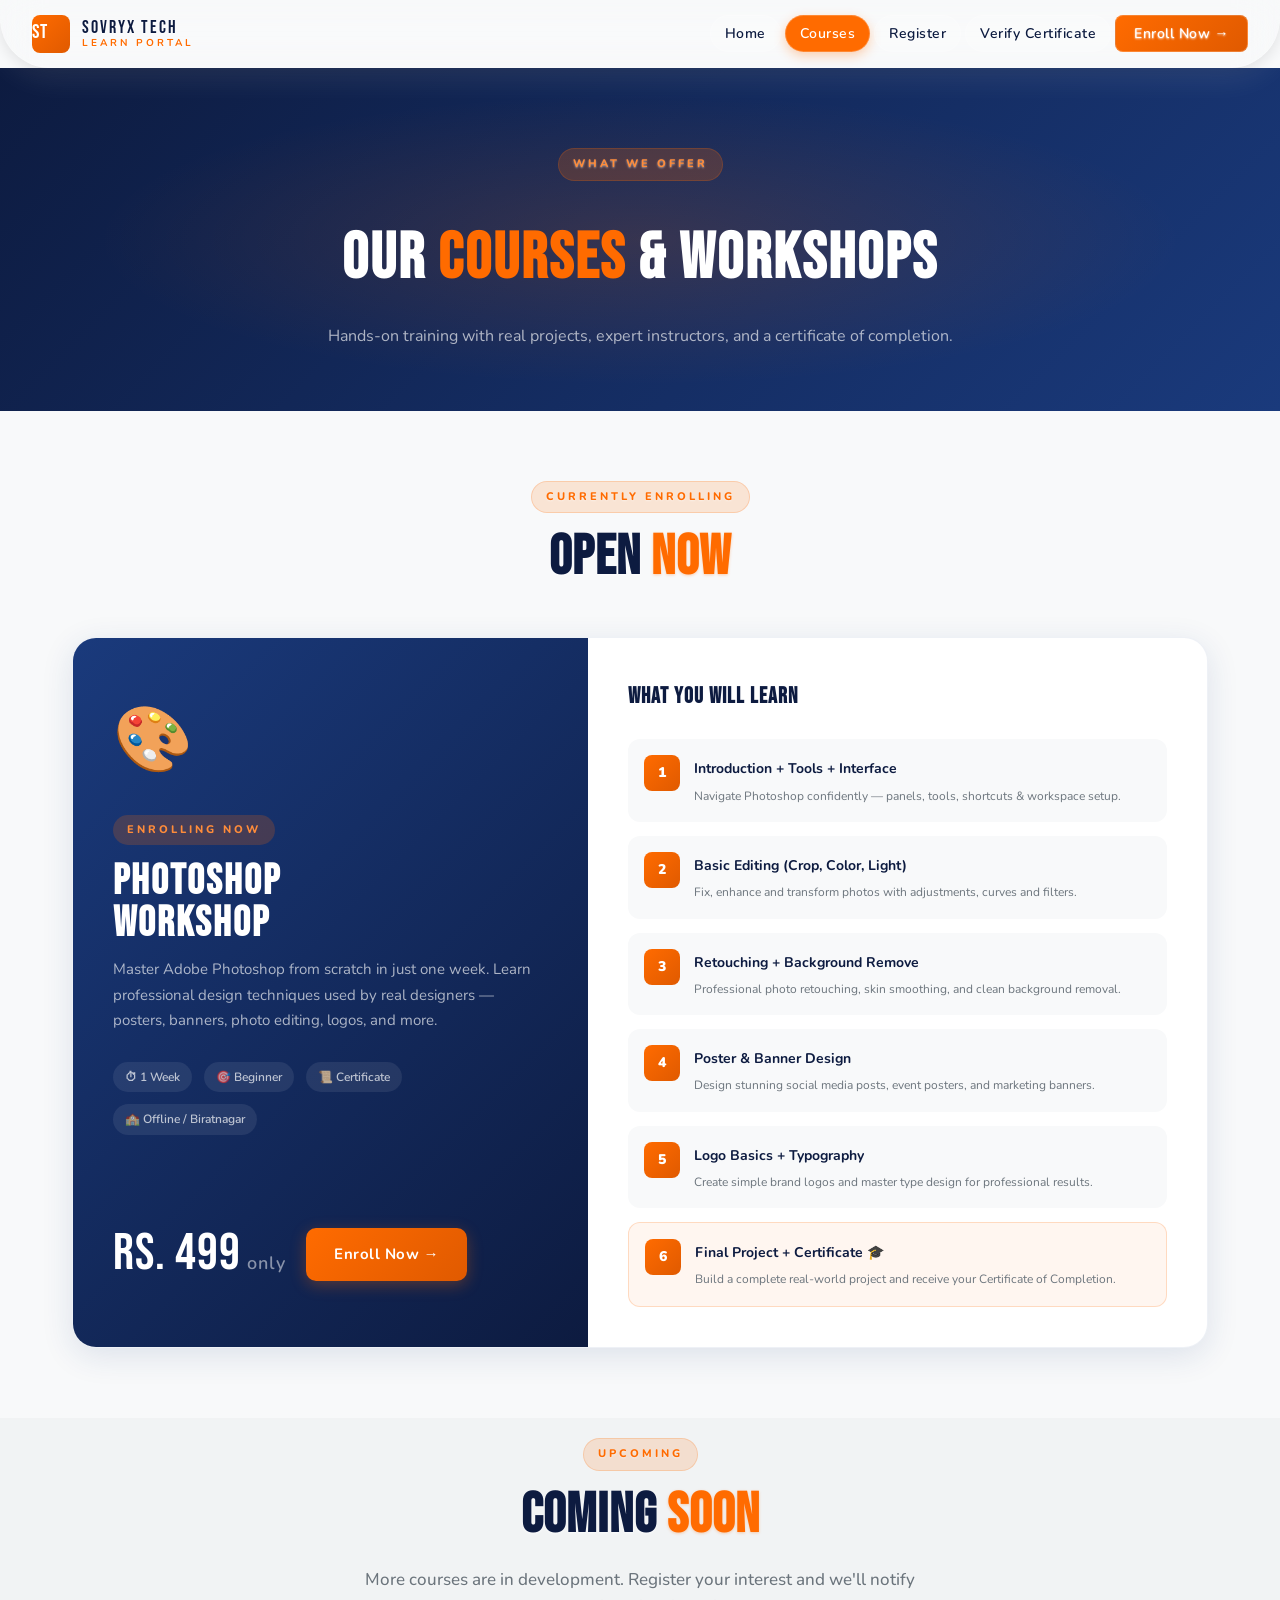
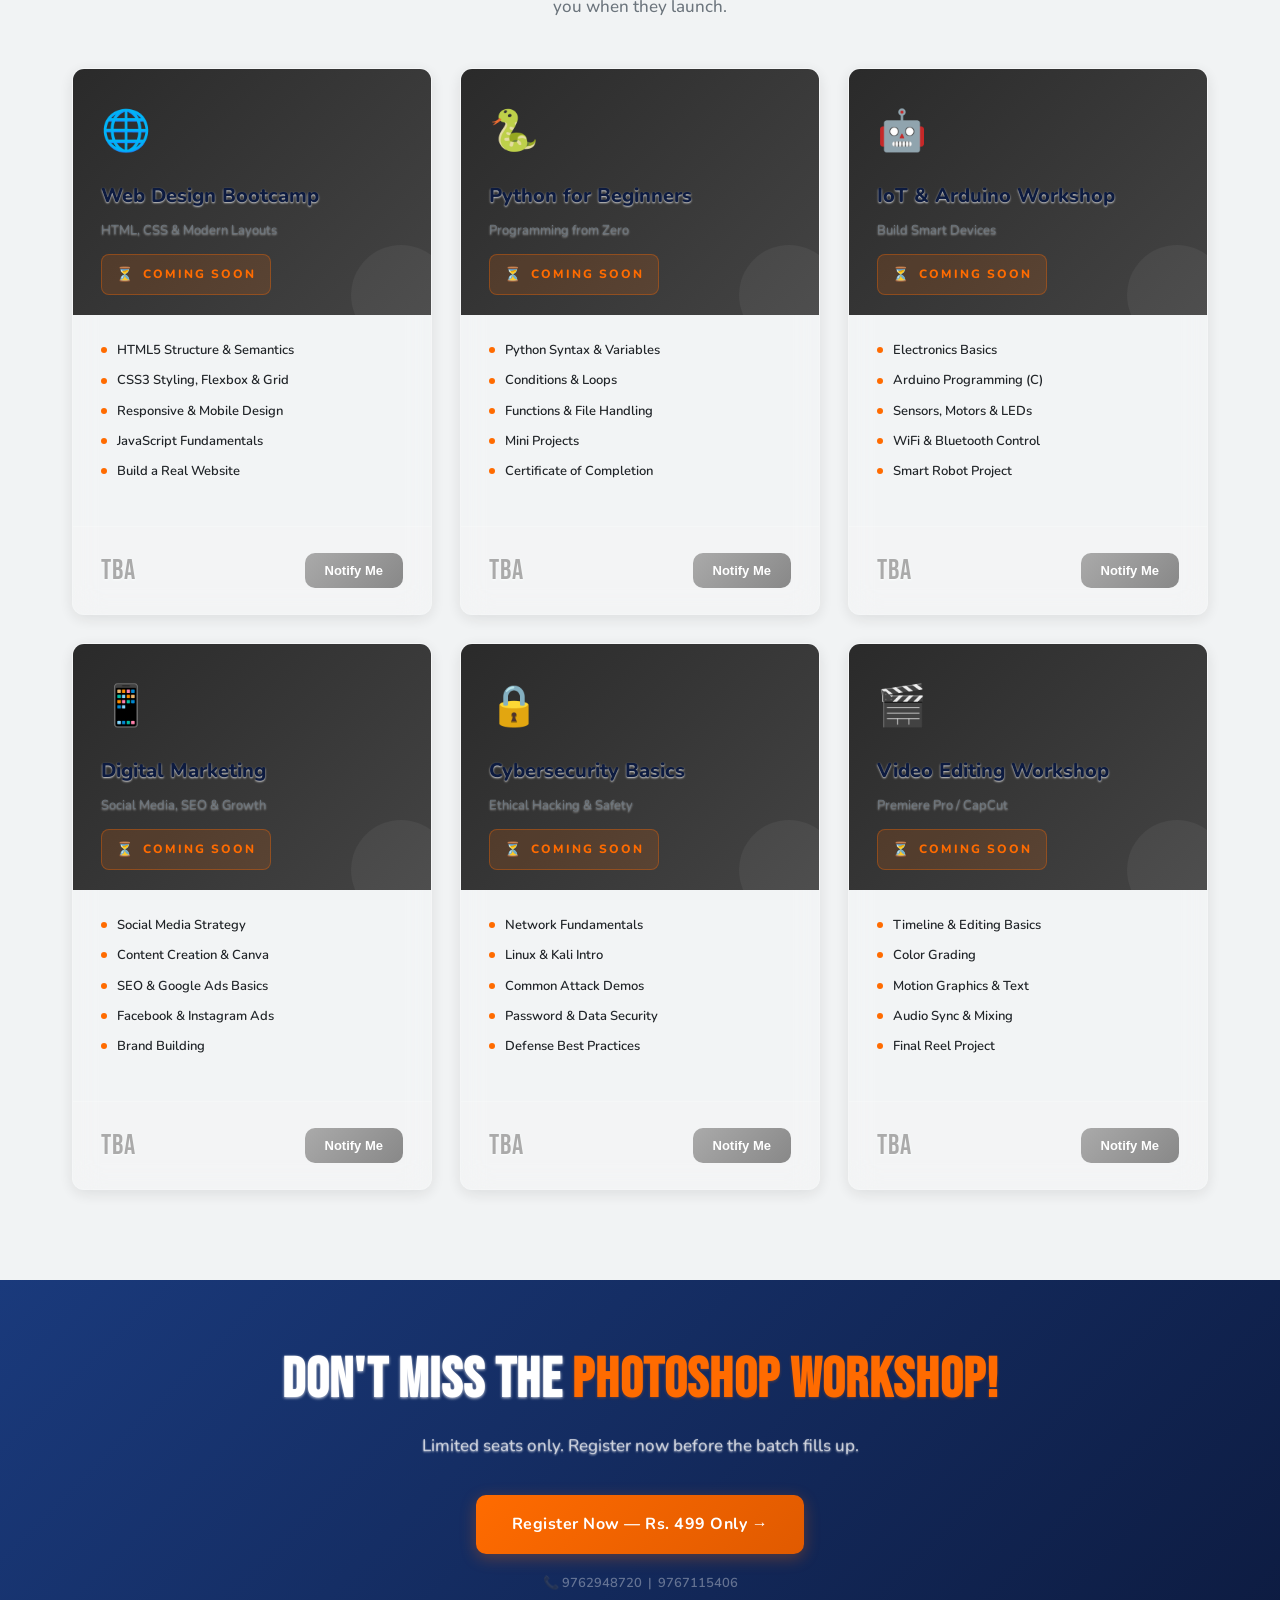
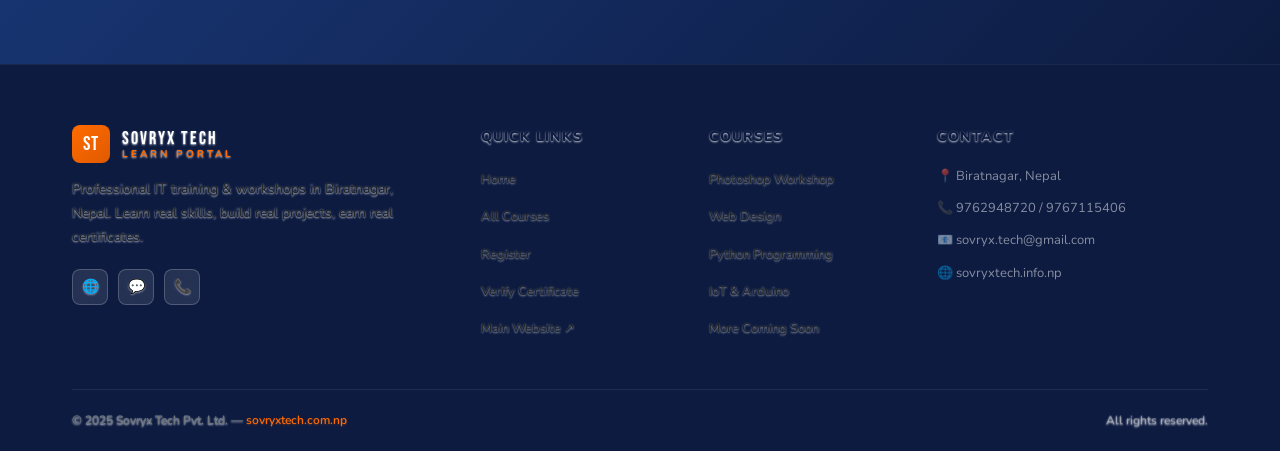
==== courses.html @ 4ebaeac7 "main" ====
<!DOCTYPE html>
<html lang="en">
<head>
  <meta charset="UTF-8" />
  <meta name="viewport" content="width=device-width, initial-scale=1.0"/>
  <title>Courses & Workshops — Sovryx Tech Learn</title>
  <meta name="description" content="Browse all IT courses and workshops offered by Sovryx Tech in Biratnagar, Nepal."/>
  <link rel="stylesheet" href="style.css"/>
  <link rel="preconnect" href="https://fonts.googleapis.com"/>
</head>
<body>

  <div id="navContainer"></div>

  <div class="page-content">

    <!-- PAGE HERO -->
    <div class="page-hero">
      <div class="container" style="position:relative;z-index:1;">
        <span class="section-label" style="background:rgba(255,107,0,0.2);color:#FF8C3A;">What We Offer</span>
        <h1 class="page-hero-title" style="font-family:'Bebas Neue',cursive;font-size:clamp(40px,6vw,64px);color:white;letter-spacing:2px;margin-top:10px;">Our <span style="color:var(--orange);">Courses</span> & Workshops</h1>
        <p style="color:rgba(255,255,255,0.65);font-size:16px;margin-top:10px;position:relative;">Hands-on training with real projects, expert instructors, and a certificate of completion.</p>
      </div>
    </div>

    <!-- ACTIVE COURSE SPOTLIGHT -->
    <section style="padding:70px 0;">
      <div class="container">
        <div class="text-center reveal">
          <span class="section-label">Currently Enrolling</span>
          <h2 class="section-title">Open <span>Now</span></h2>
        </div>

        <!-- Photoshop Featured -->
        <div class="reveal" style="margin-top:48px;background:white;border-radius:24px;overflow:hidden;box-shadow:var(--shadow);display:grid;grid-template-columns:1fr 1.2fr;border:1px solid rgba(26,58,124,0.07);">
          <div style="background:linear-gradient(135deg,var(--blue),var(--dark));padding:48px 40px;display:flex;flex-direction:column;justify-content:space-between;">
            <div>
              <div style="font-size:64px;margin-bottom:20px;">🎨</div>
              <div style="display:inline-block;background:rgba(255,107,0,0.2);color:#FF8C3A;font-size:11px;font-weight:800;letter-spacing:3px;text-transform:uppercase;padding:6px 14px;border-radius:20px;margin-bottom:16px;">Enrolling Now</div>
              <h2 style="font-family:'Bebas Neue',cursive;font-size:42px;color:white;letter-spacing:2px;line-height:1;margin-bottom:12px;">Photoshop<br>Workshop</h2>
              <p style="color:rgba(255,255,255,0.65);font-size:15px;line-height:1.7;margin-bottom:28px;">Master Adobe Photoshop from scratch in just one week. Learn professional design techniques used by real designers — posters, banners, photo editing, logos, and more.</p>
              <div style="display:flex;gap:12px;flex-wrap:wrap;margin-bottom:32px;">
                <span class="tag">⏱ 1 Week</span>
                <span class="tag">🎯 Beginner</span>
                <span class="tag">📜 Certificate</span>
                <span class="tag">🏫 Offline / Biratnagar</span>
              </div>
            </div>
            <div style="display:flex;align-items:center;gap:20px;">
              <div style="font-family:'Bebas Neue',cursive;font-size:52px;color:white;letter-spacing:1px;">Rs. 499<span style="font-size:18px;font-family:'Nunito',sans-serif;color:rgba(255,255,255,0.5);font-weight:600;"> only</span></div>
              <a href="register.html?course=photoshop" class="btn-primary" style="white-space:nowrap;">Enroll Now →</a>
            </div>
          </div>
          <div style="padding:40px;">
            <h3 style="font-family:'Bebas Neue',cursive;font-size:22px;color:var(--dark);letter-spacing:1px;margin-bottom:24px;">WHAT YOU WILL LEARN</h3>
            <div style="display:flex;flex-direction:column;gap:14px;">
              <div style="display:flex;align-items:flex-start;gap:14px;padding:16px;background:var(--off-white);border-radius:12px;">
                <div style="width:36px;height:36px;background:linear-gradient(135deg,var(--orange),var(--orange-dark));border-radius:8px;display:flex;align-items:center;justify-content:center;color:white;font-weight:900;font-size:14px;flex-shrink:0;">1</div>
                <div><strong style="color:var(--dark);font-size:14px;">Introduction + Tools + Interface</strong><p style="color:var(--gray);font-size:12px;margin-top:3px;">Navigate Photoshop confidently — panels, tools, shortcuts & workspace setup.</p></div>
              </div>
              <div style="display:flex;align-items:flex-start;gap:14px;padding:16px;background:var(--off-white);border-radius:12px;">
                <div style="width:36px;height:36px;background:linear-gradient(135deg,var(--orange),var(--orange-dark));border-radius:8px;display:flex;align-items:center;justify-content:center;color:white;font-weight:900;font-size:14px;flex-shrink:0;">2</div>
                <div><strong style="color:var(--dark);font-size:14px;">Basic Editing (Crop, Color, Light)</strong><p style="color:var(--gray);font-size:12px;margin-top:3px;">Fix, enhance and transform photos with adjustments, curves and filters.</p></div>
              </div>
              <div style="display:flex;align-items:flex-start;gap:14px;padding:16px;background:var(--off-white);border-radius:12px;">
                <div style="width:36px;height:36px;background:linear-gradient(135deg,var(--orange),var(--orange-dark));border-radius:8px;display:flex;align-items:center;justify-content:center;color:white;font-weight:900;font-size:14px;flex-shrink:0;">3</div>
                <div><strong style="color:var(--dark);font-size:14px;">Retouching + Background Remove</strong><p style="color:var(--gray);font-size:12px;margin-top:3px;">Professional photo retouching, skin smoothing, and clean background removal.</p></div>
              </div>
              <div style="display:flex;align-items:flex-start;gap:14px;padding:16px;background:var(--off-white);border-radius:12px;">
                <div style="width:36px;height:36px;background:linear-gradient(135deg,var(--orange),var(--orange-dark));border-radius:8px;display:flex;align-items:center;justify-content:center;color:white;font-weight:900;font-size:14px;flex-shrink:0;">4</div>
                <div><strong style="color:var(--dark);font-size:14px;">Poster & Banner Design</strong><p style="color:var(--gray);font-size:12px;margin-top:3px;">Design stunning social media posts, event posters, and marketing banners.</p></div>
              </div>
              <div style="display:flex;align-items:flex-start;gap:14px;padding:16px;background:var(--off-white);border-radius:12px;">
                <div style="width:36px;height:36px;background:linear-gradient(135deg,var(--orange),var(--orange-dark));border-radius:8px;display:flex;align-items:center;justify-content:center;color:white;font-weight:900;font-size:14px;flex-shrink:0;">5</div>
                <div><strong style="color:var(--dark);font-size:14px;">Logo Basics + Typography</strong><p style="color:var(--gray);font-size:12px;margin-top:3px;">Create simple brand logos and master type design for professional results.</p></div>
              </div>
              <div style="display:flex;align-items:flex-start;gap:14px;padding:16px;background:rgba(255,107,0,0.06);border-radius:12px;border:1px solid rgba(255,107,0,0.2);">
                <div style="width:36px;height:36px;background:linear-gradient(135deg,var(--orange),var(--orange-dark));border-radius:8px;display:flex;align-items:center;justify-content:center;color:white;font-weight:900;font-size:14px;flex-shrink:0;">6</div>
                <div><strong style="color:var(--dark);font-size:14px;">Final Project + Certificate 🎓</strong><p style="color:var(--gray);font-size:12px;margin-top:3px;">Build a complete real-world project and receive your Certificate of Completion.</p></div>
              </div>
            </div>
          </div>
        </div>
      </div>
    </section>

    <!-- COMING SOON COURSES -->
    <section style="padding:20px 0 90px;background:var(--gray-light);">
      <div class="container">
        <div class="text-center reveal">
          <span class="section-label">Upcoming</span>
          <h2 class="section-title">Coming <span>Soon</span></h2>
          <p class="section-sub" style="margin:0 auto;">More courses are in development. Register your interest and we'll notify you when they launch.</p>
        </div>

        <div class="courses-grid" style="margin-top:48px;">

          <div class="course-card coming-soon reveal">
            <div class="course-card-header">
              <span class="course-card-icon">🌐</span>
              <h3>Web Design Bootcamp</h3>
              <p>HTML, CSS & Modern Layouts</p>
              <div class="coming-soon-overlay">Coming Soon</div>
            </div>
            <div class="course-card-body">
              <ul class="course-modules">
                <li>HTML5 Structure & Semantics</li>
                <li>CSS3 Styling, Flexbox & Grid</li>
                <li>Responsive & Mobile Design</li>
                <li>JavaScript Fundamentals</li>
                <li>Build a Real Website</li>
              </ul>
            </div>
            <div class="course-card-footer">
              <div class="price" style="color:#aaa;">TBA</div>
              <button class="btn-enroll disabled" disabled>Notify Me</button>
            </div>
          </div>

          <div class="course-card coming-soon reveal">
            <div class="course-card-header">
              <span class="course-card-icon">🐍</span>
              <h3>Python for Beginners</h3>
              <p>Programming from Zero</p>
              <div class="coming-soon-overlay">Coming Soon</div>
            </div>
            <div class="course-card-body">
              <ul class="course-modules">
                <li>Python Syntax & Variables</li>
                <li>Conditions & Loops</li>
                <li>Functions & File Handling</li>
                <li>Mini Projects</li>
                <li>Certificate of Completion</li>
              </ul>
            </div>
            <div class="course-card-footer">
              <div class="price" style="color:#aaa;">TBA</div>
              <button class="btn-enroll disabled" disabled>Notify Me</button>
            </div>
          </div>

          <div class="course-card coming-soon reveal">
            <div class="course-card-header">
              <span class="course-card-icon">🤖</span>
              <h3>IoT & Arduino Workshop</h3>
              <p>Build Smart Devices</p>
              <div class="coming-soon-overlay">Coming Soon</div>
            </div>
            <div class="course-card-body">
              <ul class="course-modules">
                <li>Electronics Basics</li>
                <li>Arduino Programming (C)</li>
                <li>Sensors, Motors & LEDs</li>
                <li>WiFi & Bluetooth Control</li>
                <li>Smart Robot Project</li>
              </ul>
            </div>
            <div class="course-card-footer">
              <div class="price" style="color:#aaa;">TBA</div>
              <button class="btn-enroll disabled" disabled>Notify Me</button>
            </div>
          </div>

          <div class="course-card coming-soon reveal">
            <div class="course-card-header">
              <span class="course-card-icon">📱</span>
              <h3>Digital Marketing</h3>
              <p>Social Media, SEO & Growth</p>
              <div class="coming-soon-overlay">Coming Soon</div>
            </div>
            <div class="course-card-body">
              <ul class="course-modules">
                <li>Social Media Strategy</li>
                <li>Content Creation & Canva</li>
                <li>SEO & Google Ads Basics</li>
                <li>Facebook & Instagram Ads</li>
                <li>Brand Building</li>
              </ul>
            </div>
            <div class="course-card-footer">
              <div class="price" style="color:#aaa;">TBA</div>
              <button class="btn-enroll disabled" disabled>Notify Me</button>
            </div>
          </div>

          <div class="course-card coming-soon reveal">
            <div class="course-card-header">
              <span class="course-card-icon">🔒</span>
              <h3>Cybersecurity Basics</h3>
              <p>Ethical Hacking & Safety</p>
              <div class="coming-soon-overlay">Coming Soon</div>
            </div>
            <div class="course-card-body">
              <ul class="course-modules">
                <li>Network Fundamentals</li>
                <li>Linux & Kali Intro</li>
                <li>Common Attack Demos</li>
                <li>Password & Data Security</li>
                <li>Defense Best Practices</li>
              </ul>
            </div>
            <div class="course-card-footer">
              <div class="price" style="color:#aaa;">TBA</div>
              <button class="btn-enroll disabled" disabled>Notify Me</button>
            </div>
          </div>

          <div class="course-card coming-soon reveal">
            <div class="course-card-header">
              <span class="course-card-icon">🎬</span>
              <h3>Video Editing Workshop</h3>
              <p>Premiere Pro / CapCut</p>
              <div class="coming-soon-overlay">Coming Soon</div>
            </div>
            <div class="course-card-body">
              <ul class="course-modules">
                <li>Timeline & Editing Basics</li>
                <li>Color Grading</li>
                <li>Motion Graphics & Text</li>
                <li>Audio Sync & Mixing</li>
                <li>Final Reel Project</li>
              </ul>
            </div>
            <div class="course-card-footer">
              <div class="price" style="color:#aaa;">TBA</div>
              <button class="btn-enroll disabled" disabled>Notify Me</button>
            </div>
          </div>

        </div>
      </div>
    </section>

    <!-- CTA -->
    <section style="padding:70px 0;background:linear-gradient(135deg,var(--blue),var(--dark));">
      <div class="container text-center">
        <h2 class="section-title reveal" style="color:white;">Don't Miss the <span>Photoshop Workshop!</span></h2>
        <p class="section-sub reveal" style="color:rgba(255,255,255,0.65);margin:12px auto 36px;">Limited seats only. Register now before the batch fills up.</p>
        <a href="register.html?course=photoshop" class="btn-primary reveal" style="font-size:16px;padding:16px 36px;">Register Now — Rs. 499 Only →</a>
        <p style="color:rgba(255,255,255,0.35);margin-top:18px;font-size:13px;font-weight:600;">📞 9762948720 &nbsp;|&nbsp; 9767115406</p>
      </div>
    </section>

  </div>

  <div id="footerContainer"></div>

  <script src="main.js"></script>
  

  <script>injectLayout("Courses");</script>
</body>
</html>
---- style.css ----
@import url('https://fonts.googleapis.com/css2?family=Bebas+Neue&family=Nunito:wght@400;500;600;700;800;900&family=Space+Grotesk:wght@300;400;500;600;700&display=swap');

:root {
  /* Sovryx Tech Color Palette - Matching sovryxtech.com.np */
  --orange: #FF6B00;
  --orange-light: #FF8C3A;
  --orange-dark: #E05A00;
  --blue: #1A3A7C;
  --blue-mid: #2D6BE4;
  --blue-light: #4A90E2;
  --white: #FFFFFF;
  --off-white: #F8F9FA;
  --gray-light: #F1F3F4;
  --gray: #6C757D;
  --dark: #0D1B40;
  --text: #212529;
  --shadow: 0 8px 32px rgba(26,58,124,0.12);
  --shadow-card: 0 4px 20px rgba(26,58,124,0.08);
  --shadow-glass: 0 8px 32px rgba(255,255,255,0.1), 0 4px 16px rgba(0,0,0,0.1);
  --radius: 12px;
  --radius-sm: 8px;
  --glass-bg: rgba(255,255,255,0.1);
  --glass-border: rgba(255,255,255,0.2);
}

*, *::before, *::after { box-sizing: border-box; margin: 0; padding: 0; }

html { scroll-behavior: smooth; }

body {
  font-family: 'Nunito', sans-serif;
  background: var(--off-white);
  color: var(--text);
  line-height: 1.7;
  overflow-x: hidden;
  font-weight: 400;
}

/* ─── NAVBAR ─── */
nav {
  position: fixed; top: 0; left: 0; right: 0; z-index: 1000;
  background: var(--glass-bg);
  backdrop-filter: blur(20px);
  -webkit-backdrop-filter: blur(20px);
  border-bottom: 1px solid var(--glass-border);
  padding: 0 2rem;
  height: 68px;
  display: flex; align-items: center; justify-content: space-between;
  box-shadow: var(--shadow-glass);
  border-radius: 0 0 50px 50px;
}

.nav-brand {
  display: flex; align-items: center; gap: 12px;
  text-decoration: none;
}
.nav-logo {
  width: 40px; height: 40px;
  object-fit: contain;
  border-radius: 8px;
}
.nav-brand-logo {
  width: 38px; height: 38px;
  background: linear-gradient(135deg, var(--orange), var(--orange-dark));
  border-radius: 8px;
  display: flex; align-items: center; justify-content: center;
  font-family: 'Bebas Neue', cursive;
  font-size: 20px; color: white; letter-spacing: 1px;
}
.nav-brand-text { display: flex; flex-direction: column; line-height: 1.1; }
.nav-brand-text span:first-child {
  font-family: 'Bebas Neue', cursive; font-size: 18px; color: var(--dark); letter-spacing: 2px;
  text-shadow: 0 1px 2px rgba(255,255,255,0.8);
}
.nav-brand-text span:last-child {
  font-size: 10px; color: var(--orange); font-weight: 700; letter-spacing: 3px; text-transform: uppercase;
  text-shadow: 0 1px 2px rgba(255,255,255,0.8);
}

.nav-links {
  display: flex; align-items: center; gap: 4px; list-style: none;
}
.nav-links a {
  color: var(--dark); text-decoration: none;
  font-size: 14px; font-weight: 600; letter-spacing: 0.5px;
  padding: 8px 14px; border-radius: 20px;
  transition: all 0.2s;
  text-shadow: 0 1px 2px rgba(255,255,255,0.8);
  background: rgba(255,255,255,0.1);
  backdrop-filter: blur(10px);
  border: 1px solid rgba(255,255,255,0.2);
}
.nav-links a:hover, .nav-links a.active {
  color: white; background: var(--orange);
  text-shadow: none;
  transform: translateY(-1px);
  box-shadow: 0 4px 12px rgba(255,107,0,0.3);
}
.nav-cta {
  background: linear-gradient(135deg, var(--orange), var(--orange-dark)) !important;
  color: white !important; border-radius: 8px !important;
  padding: 8px 18px !important;
}
.nav-cta:hover { transform: translateY(-1px); box-shadow: 0 4px 16px rgba(255,107,0,0.4) !important; }

.nav-hamburger {
  display: none; flex-direction: column; gap: 5px; cursor: pointer; padding: 8px;
  background: rgba(255,255,255,0.1);
  backdrop-filter: blur(10px);
  border-radius: 8px;
  border: 1px solid rgba(255,255,255,0.2);
}
.nav-hamburger span {
  width: 24px; height: 2px;
  background: var(--dark);
  border-radius: 2px;
  transition: 0.3s;
  box-shadow: 0 1px 2px rgba(255,255,255,0.5);
}

.mobile-menu {
  display: none; position: fixed; top: 68px; left: 0; right: 0; bottom: 0;
  background: var(--glass-bg);
  backdrop-filter: blur(25px);
  -webkit-backdrop-filter: blur(25px);
  z-index: 999;
  flex-direction: column; align-items: center; justify-content: center; gap: 12px;
  box-shadow: inset 0 1px 0 var(--glass-border);
  border-radius: 0 0 40px 40px;
}
.mobile-menu.open { display: flex; }
.mobile-menu a {
  color: var(--dark); text-decoration: none; font-size: 18px; font-weight: 700;
  padding: 14px 40px; border-radius: 25px; width: 90%; text-align: center;
  transition: 0.2s;
  background: rgba(255,255,255,0.1);
  backdrop-filter: blur(10px);
  border: 1px solid rgba(255,255,255,0.2);
  text-shadow: 0 1px 2px rgba(255,255,255,0.8);
}
.mobile-menu a:hover {
  background: var(--orange); color: white;
  text-shadow: none;
  transform: translateY(-2px);
  box-shadow: 0 6px 20px rgba(255,107,0,0.3);
}

/* ─── PAGE WRAPPER ─── */
.page-content { padding-top: 68px; }

/* ─── HERO ─── */
.hero {
  min-height: calc(100vh - 68px);
  background: linear-gradient(135deg, var(--dark) 0%, var(--blue) 60%, #1a3a7c 100%);
  position: relative; overflow: hidden;
  display: flex; align-items: center;
}
.hero::before {
  content: '';
  position: absolute; inset: 0;
  background: radial-gradient(ellipse at 70% 50%, rgba(255,107,0,0.15) 0%, transparent 60%),
              radial-gradient(ellipse at 20% 80%, rgba(45,107,228,0.3) 0%, transparent 50%);
}
.hero-grid {
  position: absolute; inset: 0; opacity: 0.04;
  background-image: linear-gradient(rgba(255,255,255,0.5) 1px, transparent 1px),
                    linear-gradient(90deg, rgba(255,255,255,0.5) 1px, transparent 1px);
  background-size: 48px 48px;
}
.hero-container {
  max-width: 1200px; margin: 0 auto; padding: 80px 2rem;
  display: grid; grid-template-columns: 1fr 1fr; gap: 60px; align-items: center;
  position: relative; z-index: 1;
}
.hero-badge {
  display: inline-flex; align-items: center; gap: 8px;
  background: rgba(255,107,0,0.15); border: 1px solid rgba(255,107,0,0.4);
  color: var(--orange-light); padding: 6px 16px; border-radius: 100px;
  font-size: 13px; font-weight: 700; letter-spacing: 1px; text-transform: uppercase;
  margin-bottom: 24px;
}
.hero-badge::before { content: ''; width: 8px; height: 8px; border-radius: 50%; background: var(--orange); animation: pulse 2s infinite; }
@keyframes pulse { 0%,100%{opacity:1;transform:scale(1)} 50%{opacity:0.5;transform:scale(1.3)} }

.hero h1 {
  font-family: 'Bebas Neue', cursive;
  font-size: clamp(52px, 6vw, 80px);
  color: white; line-height: 0.95; letter-spacing: 2px;
  margin-bottom: 20px;
  text-shadow: 0 2px 4px rgba(0,0,0,0.5), 0 4px 8px rgba(0,0,0,0.3);
}
.hero h1 span { color: var(--orange); text-shadow: 0 2px 4px rgba(255,107,0,0.3); }
.hero p {
  color: rgba(255,255,255,0.9); font-size: 17px; font-weight: 500;
  max-width: 480px; margin-bottom: 36px;
  text-shadow: 0 1px 2px rgba(0,0,0,0.5);
}
.hero-actions { display: flex; gap: 14px; flex-wrap: wrap; }
.btn-primary {
  display: inline-flex; align-items: center; gap: 8px;
  background: linear-gradient(135deg, var(--orange), var(--orange-dark));
  color: white; text-decoration: none;
  font-size: 15px; font-weight: 700; letter-spacing: 0.5px;
  padding: 14px 28px; border-radius: 10px;
  transition: all 0.3s; border: none; cursor: pointer;
  box-shadow: 0 4px 16px rgba(255,107,0,0.3);
  font-family: 'Nunito', sans-serif;
}
.btn-primary:hover {
  transform: translateY(-2px);
  box-shadow: 0 8px 24px rgba(255,107,0,0.4);
  text-decoration: none;
  color: white;
}
.btn-outline {
  display: inline-flex; align-items: center; gap: 8px;
  background: transparent; color: white; text-decoration: none;
  font-size: 15px; font-weight: 700;
  padding: 13px 24px; border-radius: 12px;
  border: 2px solid rgba(255,255,255,0.25);
  transition: all 0.3s; cursor: pointer;
}
.btn-outline:hover { border-color: rgba(255,255,255,0.6); background: rgba(255,255,255,0.07); }

.hero-stats {
  display: flex; gap: 32px; margin-top: 44px;
}
.stat { display: flex; flex-direction: column; }
.stat strong { font-family: 'Bebas Neue', cursive; font-size: 32px; color: white; letter-spacing: 1px; }
.stat span { font-size: 12px; color: rgba(255,255,255,0.55); font-weight: 600; letter-spacing: 1px; text-transform: uppercase; }

/* Hero Card */
.hero-card-wrap { position: relative; }
.hero-featured-card {
  background: var(--glass-bg);
  border: 1px solid var(--glass-border);
  border-radius: 24px; overflow: hidden;
  backdrop-filter: blur(25px);
  -webkit-backdrop-filter: blur(25px);
  transform: perspective(1000px) rotateY(-5deg) rotateX(2deg);
  transition: transform 0.5s;
  box-shadow: var(--shadow-glass);
}
.hero-card-wrap:hover .hero-featured-card { transform: perspective(1000px) rotateY(0) rotateX(0); }
.card-header {
  background: linear-gradient(135deg, var(--orange), var(--orange-dark));
  padding: 24px; display: flex; align-items: center; gap: 16px;
}
.card-header-icon { font-size: 36px; }
.card-header h3 { color: white; font-size: 20px; font-weight: 800; }
.card-header p { color: rgba(255,255,255,0.8); font-size: 13px; }
.card-badge {
  margin-left: auto; background: rgba(0,0,0,0.2);
  color: white; font-size: 11px; font-weight: 800;
  padding: 4px 10px; border-radius: 20px; white-space: nowrap;
}
.card-body { padding: 20px; }
.card-meta { display: flex; gap: 12px; margin-bottom: 16px; flex-wrap: wrap; }
.tag {
  display: inline-flex; align-items: center; gap: 5px;
  background: rgba(255,255,255,0.08); color: rgba(255,255,255,0.7);
  font-size: 12px; font-weight: 600; padding: 5px 12px; border-radius: 20px;
}
.card-modules { display: flex; flex-direction: column; gap: 8px; margin-bottom: 20px; }
.module-item {
  display: flex; align-items: center; gap: 10px;
  color: rgba(255,255,255,0.8); font-size: 13px; font-weight: 500;
}
.module-item::before { content: '✓'; color: var(--orange); font-weight: 900; font-size: 14px; }
.card-footer-price {
  display: flex; align-items: center; justify-content: space-between;
  border-top: 1px solid rgba(255,255,255,0.1); padding-top: 16px;
}
.price-amount { font-family: 'Bebas Neue', cursive; font-size: 36px; color: white; letter-spacing: 1px; }
.price-amount small { font-size: 14px; font-family: 'Nunito', sans-serif; color: rgba(255,255,255,0.6); font-weight: 600; }
.enroll-mini {
  background: white; color: var(--blue); font-weight: 800;
  padding: 10px 20px; border-radius: 10px; text-decoration: none; font-size: 14px;
  transition: 0.2s;
}
.enroll-mini:hover { background: var(--orange); color: white; }

/* Floating shapes */
.float-shape {
  position: absolute; border-radius: 50%;
  animation: floatAnim 6s ease-in-out infinite;
}
@keyframes floatAnim {
  0%,100%{transform:translateY(0)} 50%{transform:translateY(-20px)}
}

/* ─── SECTIONS ─── */
section { padding: 90px 0; }
.container { max-width: 1200px; margin: 0 auto; padding: 0 2rem; }
.section-label {
  display: inline-block;
  background: rgba(255,107,0,0.15); color: var(--orange);
  font-size: 11px; font-weight: 800; letter-spacing: 3px; text-transform: uppercase;
  padding: 6px 14px; border-radius: 20px; margin-bottom: 14px;
  border: 1px solid rgba(255,107,0,0.2);
  text-shadow: 0 1px 2px rgba(255,255,255,0.5);
}
.section-title {
  font-family: 'Bebas Neue', cursive;
  font-size: clamp(38px, 5vw, 56px);
  color: var(--dark); letter-spacing: 1px; line-height: 1.1;
  margin-bottom: 20px;
  font-weight: 700;
  text-shadow: 0 1px 3px rgba(255,255,255,0.8);
}
.section-title span { color: var(--orange); text-shadow: 0 1px 3px rgba(255,107,0,0.3); }
.section-sub {
  color: var(--gray);
  font-size: 17px;
  font-weight: 500;
  max-width: 580px;
  line-height: 1.6;
  text-shadow: 0 1px 2px rgba(255,255,255,0.6);
}

/* ─── COURSE CARDS ─── */
.courses-grid {
  display: grid; grid-template-columns: repeat(auto-fill, minmax(320px, 1fr));
  gap: 28px; margin-top: 56px;
}
.course-card {
  background: var(--glass-bg);
  backdrop-filter: blur(15px);
  -webkit-backdrop-filter: blur(15px);
  border-radius: var(--radius);
  overflow: hidden; box-shadow: var(--shadow-glass);
  transition: transform 0.3s, box-shadow 0.3s;
  display: flex; flex-direction: column;
  border: 1px solid var(--glass-border);
}
.course-card:hover {
  transform: translateY(-6px);
  box-shadow: 0 16px 48px rgba(26,58,124,0.15), 0 8px 24px rgba(255,255,255,0.1);
}
.course-card-header {
  padding: 28px 28px 20px;
  background: linear-gradient(135deg, var(--blue), var(--blue-mid));
  position: relative; overflow: hidden;
}
.course-card-header::after {
  content: ''; position: absolute; right: -20px; bottom: -30px;
  width: 100px; height: 100px; border-radius: 50%;
  background: rgba(255,255,255,0.05);
}
.course-card-icon { font-size: 40px; margin-bottom: 14px; display: block; }
.course-card-header h3 {
  color: var(--dark);
  font-size: 20px;
  font-weight: 800;
  margin-bottom: 6px;
  text-shadow: 0 1px 2px rgba(255,255,255,0.8);
}
.course-card-header p {
  color: var(--gray);
  font-size: 13px;
  text-shadow: 0 1px 2px rgba(255,255,255,0.6);
}
.course-card-header .card-badge { margin-left: 0; margin-top: 12px; display: inline-block; }

.course-card.coming-soon .course-card-header {
  background: linear-gradient(135deg, #2a2a2a, #444);
}
.coming-soon-overlay {
  display: flex; align-items: center; justify-content: center;
  gap: 8px;
  background: rgba(255,107,0,0.15); border: 1px solid rgba(255,107,0,0.35);
  color: var(--orange); font-size: 12px; font-weight: 800; letter-spacing: 2px; text-transform: uppercase;
  padding: 8px 14px; border-radius: 8px; margin-top: 12px; width: fit-content;
}
.coming-soon-overlay::before { content: '⏳'; font-size: 14px; }

.course-card-body { padding: 24px 28px; flex: 1; display: flex; flex-direction: column; }
.course-modules { list-style: none; display: flex; flex-direction: column; gap: 8px; margin-bottom: 20px; flex: 1; }
.course-modules li {
  display: flex; align-items: center; gap: 10px;
  font-size: 13px; font-weight: 600; color: var(--text);
  text-shadow: 0 1px 2px rgba(255,255,255,0.5);
}
.course-modules li::before {
  content: ''; width: 6px; height: 6px; border-radius: 50%;
  background: var(--orange); flex-shrink: 0;
}
.course-card-footer {
  display: flex; align-items: center; justify-content: space-between;
  padding: 20px 28px; border-top: 1px solid rgba(255,255,255,0.2);
  background: rgba(255,255,255,0.05);
}
.price {
  font-family: 'Bebas Neue', cursive;
  font-size: 28px;
  color: var(--blue);
  letter-spacing: 1px;
  text-shadow: 0 1px 2px rgba(255,255,255,0.8);
}
.price small { font-size: 12px; font-family: 'Nunito', sans-serif; color: var(--gray); font-weight: 600; }
.btn-enroll {
  background: linear-gradient(135deg, var(--orange), var(--orange-dark));
  color: white; text-decoration: none; font-size: 13px; font-weight: 800;
  padding: 10px 20px; border-radius: 10px; transition: 0.2s; border: none; cursor: pointer;
}
.btn-enroll:hover { transform: translateY(-1px); box-shadow: 0 6px 16px rgba(255,107,0,0.4); }
.btn-enroll.disabled {
  background: linear-gradient(135deg, #aaa, #888); cursor: not-allowed;
}
.btn-enroll.disabled:hover { transform: none; box-shadow: none; }

/* ─── INFO STRIP ─── */
.info-strip {
  background: linear-gradient(135deg, var(--blue), var(--dark));
  padding: 60px 0;
  position: relative;
}
.info-strip::before {
  content: '';
  position: absolute; inset: 0;
  background: var(--glass-bg);
  backdrop-filter: blur(10px);
  -webkit-backdrop-filter: blur(10px);
  opacity: 0.3;
}
.info-strip-grid {
  display: grid; grid-template-columns: repeat(4, 1fr); gap: 24px;
  position: relative; z-index: 1;
}
.info-strip-item {
  display: flex; flex-direction: column; align-items: center; text-align: center; gap: 10px;
  background: var(--glass-bg);
  backdrop-filter: blur(15px);
  -webkit-backdrop-filter: blur(15px);
  border: 1px solid var(--glass-border);
  border-radius: var(--radius);
  padding: 24px 16px;
  transition: transform 0.3s;
}
.info-strip-item:hover {
  transform: translateY(-4px);
  box-shadow: var(--shadow-glass);
}
.info-strip-icon {
  width: 54px; height: 54px; border-radius: 14px;
  background: linear-gradient(135deg, var(--orange), var(--orange-dark));
  display: flex; align-items: center; justify-content: center;
  font-size: 24px;
  box-shadow: 0 4px 16px rgba(255,107,0,0.3);
}
.info-strip-item strong {
  color: var(--dark);
  font-size: 20px;
  font-weight: 800;
  text-shadow: 0 1px 2px rgba(255,255,255,0.8);
}
.info-strip-item span {
  color: var(--text);
  font-size: 13px;
  font-weight: 600;
  text-shadow: 0 1px 2px rgba(255,255,255,0.6);
}

/* ─── REGISTER PAGE ─── */
.page-hero {
  background: linear-gradient(135deg, var(--dark), var(--blue));
  padding: 80px 0 60px;
  text-align: center; position: relative; overflow: hidden;
}
.page-hero::before {
  content: ''; position: absolute; inset: 0;
  background: radial-gradient(ellipse at center, rgba(255,107,0,0.15) 0%, transparent 60%);
}
.page-hero h1 { font-family: 'Bebas Neue', cursive; font-size: 52px; color: white; letter-spacing: 2px; position: relative; }
.page-hero h1 span { color: var(--orange); }
.page-hero p { color: rgba(255,255,255,0.7); font-size: 16px; margin-top: 10px; position: relative; }

/* Register Form Styles */
.register-form {
  background: var(--glass-bg);
  backdrop-filter: blur(15px);
  -webkit-backdrop-filter: blur(15px);
  border: 1px solid var(--glass-border);
  border-radius: var(--radius);
  overflow: hidden;
  box-shadow: var(--shadow-glass);
}

.register-form-header {
  background: linear-gradient(135deg, var(--blue), var(--dark));
  padding: 28px 36px;
  display: flex; align-items: center; gap: 16px;
}

.form-header-icon {
  width: 52px; height: 52px; border-radius: 14px;
  background: linear-gradient(135deg, var(--orange), var(--orange-dark));
  display: flex; align-items: center; justify-content: center; font-size: 26px; flex-shrink: 0;
}

.register-form-header h2 {
  font-family: 'Bebas Neue', cursive; font-size: 28px; letter-spacing: 1px; color: white;
}
.register-form-header p {
  color: rgba(255,255,255,0.65); font-size: 13px; margin-top: 2px;
}

.register-form-body {
  padding: 32px 36px;
}

.checkbox-label {
  display: flex; align-items: flex-start; gap: 10px;
  font-size: 14px; color: var(--text); cursor: pointer;
}
.checkbox-label input[type="checkbox"] {
  width: 16px; height: 16px; margin-top: 2px; flex-shrink: 0;
}

.form-message {
  margin-top: 16px; padding: 12px 16px; border-radius: 8px; font-weight: 600;
}
.form-message.success {
  background: rgba(16,185,129,0.1); border: 1px solid rgba(16,185,129,0.3); color: #059669;
}
.form-message.error {
  background: rgba(239,68,68,0.1); border: 1px solid rgba(239,68,68,0.3); color: #dc2626;
}

.form-notice {
  background: var(--gray-light);
  border-top: 1px solid rgba(0,0,0,0.05);
  padding: 16px 36px;
  display: flex; align-items: center; gap: 10px;
  font-size: 12px; color: var(--gray); font-weight: 600;
}

/* ─── FORM ─── */
.form-section { padding: 70px 0; }
.form-grid { display: grid; grid-template-columns: 1fr 420px; gap: 48px; align-items: start; }
.register-form {
  background: white; border-radius: 24px;
  padding: 40px; box-shadow: var(--shadow);
  border: 1px solid rgba(26,58,124,0.07);
}
.register-form h2 {
  font-family: 'Bebas Neue', cursive; font-size: 32px;
  color: var(--dark); letter-spacing: 1px; margin-bottom: 6px;
}
.register-form p { color: var(--gray); font-size: 14px; margin-bottom: 28px; }
.form-group { margin-bottom: 20px; }
.form-group label {
  display: block; font-size: 14px; font-weight: 600;
  color: var(--text); margin-bottom: 8px; letter-spacing: 0.3px;
}
.form-group input, .form-group select, .form-group textarea {
  width: 100%; padding: 14px 16px;
  border: 2px solid #e1e5e9; border-radius: 8px;
  font-family: 'Nunito', sans-serif; font-size: 15px; font-weight: 500;
  color: var(--text); background: white;
  outline: none; transition: all 0.2s;
  box-shadow: 0 1px 3px rgba(0,0,0,0.05);
}
.form-group input:focus, .form-group select:focus, .form-group textarea:focus {
  border-color: var(--blue);
  background: white;
  box-shadow: 0 0 0 3px rgba(26,58,124,0.1);
}
.form-group textarea { resize: vertical; min-height: 90px; }
.form-row { display: grid; grid-template-columns: 1fr 1fr; gap: 16px; }
.form-submit { width: 100%; margin-top: 8px; font-size: 16px; padding: 16px; }

.form-info-box {
  background: var(--glass-bg);
  backdrop-filter: blur(20px);
  -webkit-backdrop-filter: blur(20px);
  border: 1px solid var(--glass-border);
  border-radius: 20px; padding: 32px;
  color: white; position: sticky; top: 88px;
  box-shadow: var(--shadow-glass);
}
.form-info-box h3 { font-family: 'Bebas Neue', cursive; font-size: 26px; letter-spacing: 1px; margin-bottom: 20px; }
.info-list { list-style: none; display: flex; flex-direction: column; gap: 14px; }
.info-list li { display: flex; align-items: flex-start; gap: 12px; font-size: 14px; font-weight: 600; color: rgba(255,255,255,0.85); }
.info-list li span { font-size: 18px; flex-shrink: 0; }
.contact-card { margin-top: 28px; background: rgba(255,255,255,0.08); border-radius: 14px; padding: 20px; }
.contact-card p { font-size: 12px; color: rgba(255,255,255,0.5); font-weight: 700; letter-spacing: 2px; text-transform: uppercase; margin-bottom: 12px; }
.contact-card a { color: white; text-decoration: none; font-size: 15px; font-weight: 700; display: block; margin-bottom: 8px; }
.contact-card a:hover { color: var(--orange-light); }

/* ─── VERIFY PAGE ─── */
.verify-section { padding: 70px 0; }
.verify-card {
  max-width: 640px; margin: 0 auto;
  background: white; border-radius: 24px;
  padding: 48px; box-shadow: var(--shadow);
  text-align: center;
}
.verify-icon {
  width: 80px; height: 80px; border-radius: 20px;
  background: linear-gradient(135deg, var(--orange), var(--orange-dark));
  margin: 0 auto 24px; display: flex; align-items: center; justify-content: center;
  font-size: 36px;
}
.verify-card h2 { font-family: 'Bebas Neue', cursive; font-size: 36px; color: var(--dark); letter-spacing: 1px; margin-bottom: 8px; }
.verify-card p { color: var(--gray); font-size: 15px; margin-bottom: 32px; }
.verify-input-group { display: flex; gap: 12px; margin-bottom: 16px; }
.verify-input-group input { flex: 1; font-size: 16px; text-align: center; letter-spacing: 3px; text-transform: uppercase; }
.verify-result {
  margin-top: 28px; padding: 24px; border-radius: 16px;
  display: none;
}
.verify-result.success { display: block; background: #ecfdf5; border: 2px solid #10b981; }
.verify-result.error { display: block; background: #fef2f2; border: 2px solid #ef4444; }
.verify-result h3 { font-size: 18px; font-weight: 800; margin-bottom: 8px; }
.verify-result.success h3 { color: #065f46; }
.verify-result.error h3 { color: #991b1b; }
.verify-result p { color: inherit; font-size: 14px; margin-bottom: 0; }
.verify-result.success p { color: #047857; }
.verify-result.error p { color: #b91c1c; }
.cert-details { margin-top: 16px; display: flex; flex-direction: column; gap: 8px; text-align: left; }
.cert-detail-row { display: flex; align-items: center; gap: 8px; font-size: 13px; }
.cert-detail-row strong { min-width: 100px; color: #065f46; font-weight: 700; }
.cert-detail-row span { color: #047857; }
.verify-hint { font-size: 12px; color: var(--gray); font-weight: 600; margin-top: 8px; }

/* ─── FOOTER ─── */
footer {
  background: var(--dark);
  padding: 60px 0 0;
  border-top: 1px solid rgba(255,255,255,0.05);
}
.footer-grid {
  display: grid; grid-template-columns: 2fr 1fr 1fr 1.5fr; gap: 48px;
  padding-bottom: 48px; border-bottom: 1px solid rgba(255,255,255,0.08);
}
.footer-brand p {
  color: var(--text);
  font-size: 14px;
  font-weight: 500;
  margin: 14px 0 20px;
  line-height: 1.7;
  text-shadow: 0 1px 2px rgba(255,255,255,0.8);
}
.social-links { display: flex; gap: 10px; }
.social-link {
  width: 36px; height: 36px; border-radius: 8px;
  background: var(--glass-bg); color: var(--dark);
  display: flex; align-items: center; justify-content: center; text-decoration: none;
  font-size: 14px; transition: 0.2s;
  backdrop-filter: blur(10px);
  border: 1px solid rgba(255,255,255,0.2);
  text-shadow: 0 1px 2px rgba(255,255,255,0.5);
}
.social-link:hover {
  background: var(--orange); color: white;
  text-shadow: none;
  transform: translateY(-2px);
  box-shadow: 0 4px 12px rgba(255,107,0,0.3);
}
.footer-col h4 {
  color: var(--dark);
  font-size: 14px;
  font-weight: 800;
  letter-spacing: 1px;
  margin-bottom: 16px;
  text-shadow: 0 1px 2px rgba(255,255,255,0.8);
}
.footer-col ul { list-style: none; display: flex; flex-direction: column; gap: 10px; }
.footer-col ul li a {
  color: var(--text); text-decoration: none; font-size: 13px; font-weight: 500;
  transition: 0.2s;
  text-shadow: 0 1px 2px rgba(255,255,255,0.6);
}
.footer-col ul li a:hover {
  color: var(--orange);
  text-shadow: 0 1px 2px rgba(255,107,0,0.3);
}
.footer-contact p { color: rgba(255,255,255,0.5); font-size: 13px; display: flex; align-items: center; gap: 8px; margin-bottom: 10px; }
.footer-bottom {
  display: flex; align-items: center; justify-content: space-between;
  padding: 20px 0;
}
.footer-bottom p {
  color: var(--gray);
  font-size: 12px;
  font-weight: 600;
  text-shadow: 0 1px 2px rgba(255,255,255,0.8);
}
.footer-bottom a {
  color: var(--orange);
  text-decoration: none;
  text-shadow: 0 1px 2px rgba(255,107,0,0.3);
}

/* ─── UTILITIES ─── */
.text-center { text-align: center; }
.highlight-bg { background: var(--gray-light); }

/* ─── ANIMATIONS ─── */
.reveal { opacity: 0; transform: translateY(30px); transition: opacity 0.6s, transform 0.6s; }
.reveal.visible { opacity: 1; transform: translateY(0); }

/* ─── RESPONSIVE ─── */
@media (max-width: 1024px) {
  .container { padding: 0 1.5rem; }
  .section-title { font-size: clamp(32px, 4vw, 48px); }
}

@media (max-width: 900px) {
  .hero-container {
    grid-template-columns: 1fr;
    text-align: center;
    gap: 40px;
    padding: 60px 1rem;
  }
  .hero-featured-card { transform: none !important; }
  .hero p { margin: 0 auto 36px; max-width: 100%; }
  .hero-actions {
    justify-content: center;
    flex-direction: column;
    align-items: center;
    gap: 12px;
  }
  .hero-stats {
    justify-content: center;
    gap: 24px;
  }
  .info-strip-grid { grid-template-columns: repeat(2,1fr); gap: 16px; }
  .form-grid { grid-template-columns: 1fr; gap: 32px; }
  .form-info-box { position: static; }
  .footer-grid { grid-template-columns: 1fr 1fr; gap: 32px; }
  .nav-links { display: none; }
  .nav-hamburger { display: flex; }
  .courses-grid { grid-template-columns: 1fr; gap: 20px; }
  .course-card { margin-bottom: 0; }
}

@media (max-width: 768px) {
  nav { padding: 0 1rem; }
  .hero { min-height: calc(90vh - 68px); }
  .hero h1 { font-size: clamp(36px, 8vw, 56px); }
  .section-title { font-size: clamp(28px, 6vw, 42px); }
  .info-strip-grid { grid-template-columns: 1fr; }
  .info-strip-item { padding: 20px; }
  .register-form-body { padding: 24px; }
  .form-row { grid-template-columns: 1fr; gap: 16px; }
  .form-grid { gap: 24px; }
}

@media (max-width: 560px) {
  .container { padding: 0 1rem; }
  .footer-grid { grid-template-columns: 1fr; gap: 24px; }
  .form-row { grid-template-columns: 1fr; }
  .verify-input-group { flex-direction: column; }
  .hero-stats { gap: 20px; flex-wrap: wrap; }
  .hero-actions { width: 100%; }
  .btn-primary, .btn-outline { width: 100%; justify-content: center; }
  .course-pill { margin: 0 4px 8px 0; font-size: 13px; padding: 8px 12px; }
  .register-form-header { padding: 20px; }
  .register-form-body { padding: 20px; }
  .form-notice { padding: 12px 20px; }
  .step-card { padding: 16px; gap: 12px; }
  .step-num { width: 32px; height: 32px; font-size: 16px; }
  .mobile-menu a { padding: 12px 24px; font-size: 16px; }
  .page-hero h1 { font-size: clamp(32px, 10vw, 48px); }
  .section-sub { font-size: 15px; }
  .hero-badge { font-size: 12px; padding: 5px 12px; }
}

@media (max-width: 480px) {
  nav { height: 60px; }
  .nav-brand-logo { width: 32px; height: 32px; font-size: 16px; }
  .nav-brand-text span:first-child { font-size: 16px; }
  .nav-brand-text span:last-child { font-size: 9px; }
  .page-content { padding-top: 60px; }
  .hero { min-height: calc(80vh - 60px); }
  .mobile-menu { top: 60px; }
  .hero-container { padding: 40px 1rem; }
  .info-strip { padding: 40px 0; }
  section { padding: 60px 0; }
  .register-form { margin: 0 0.5rem; }
  .course-pill { font-size: 12px; padding: 6px 10px; }
}
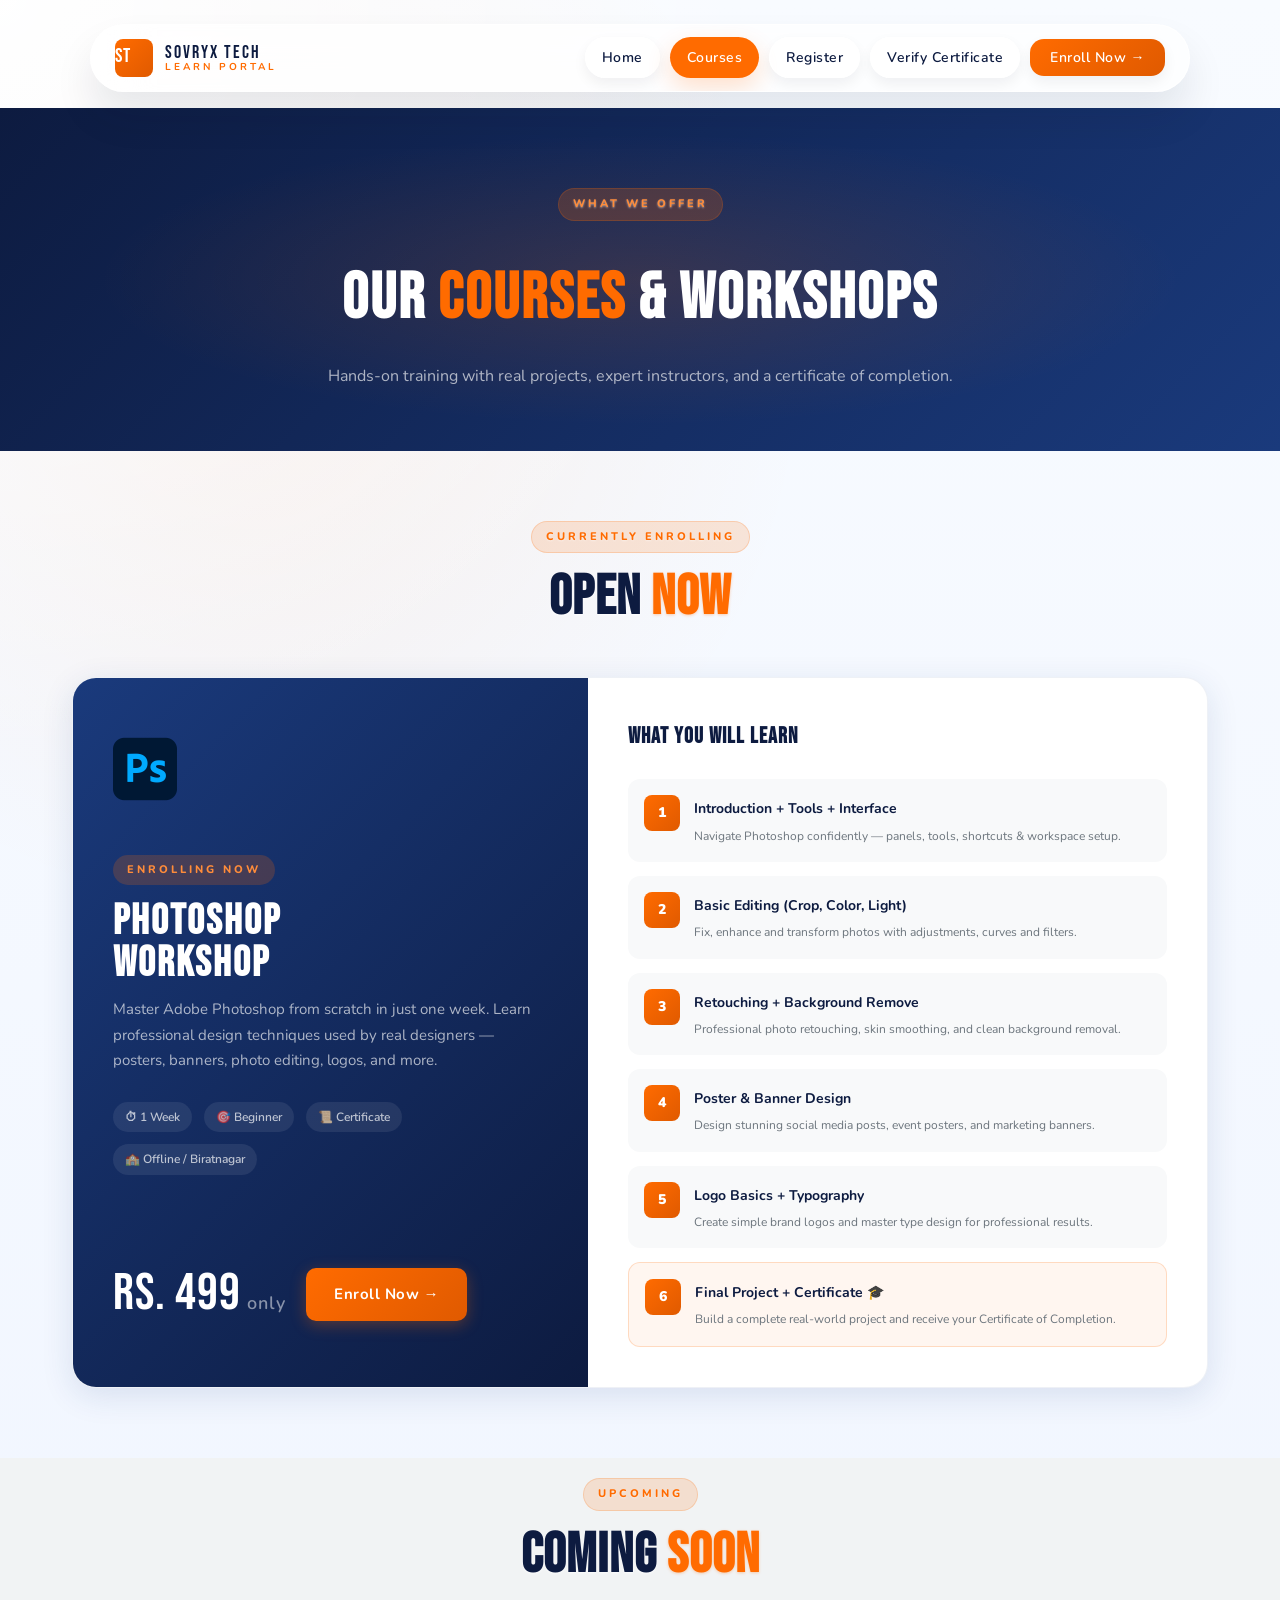
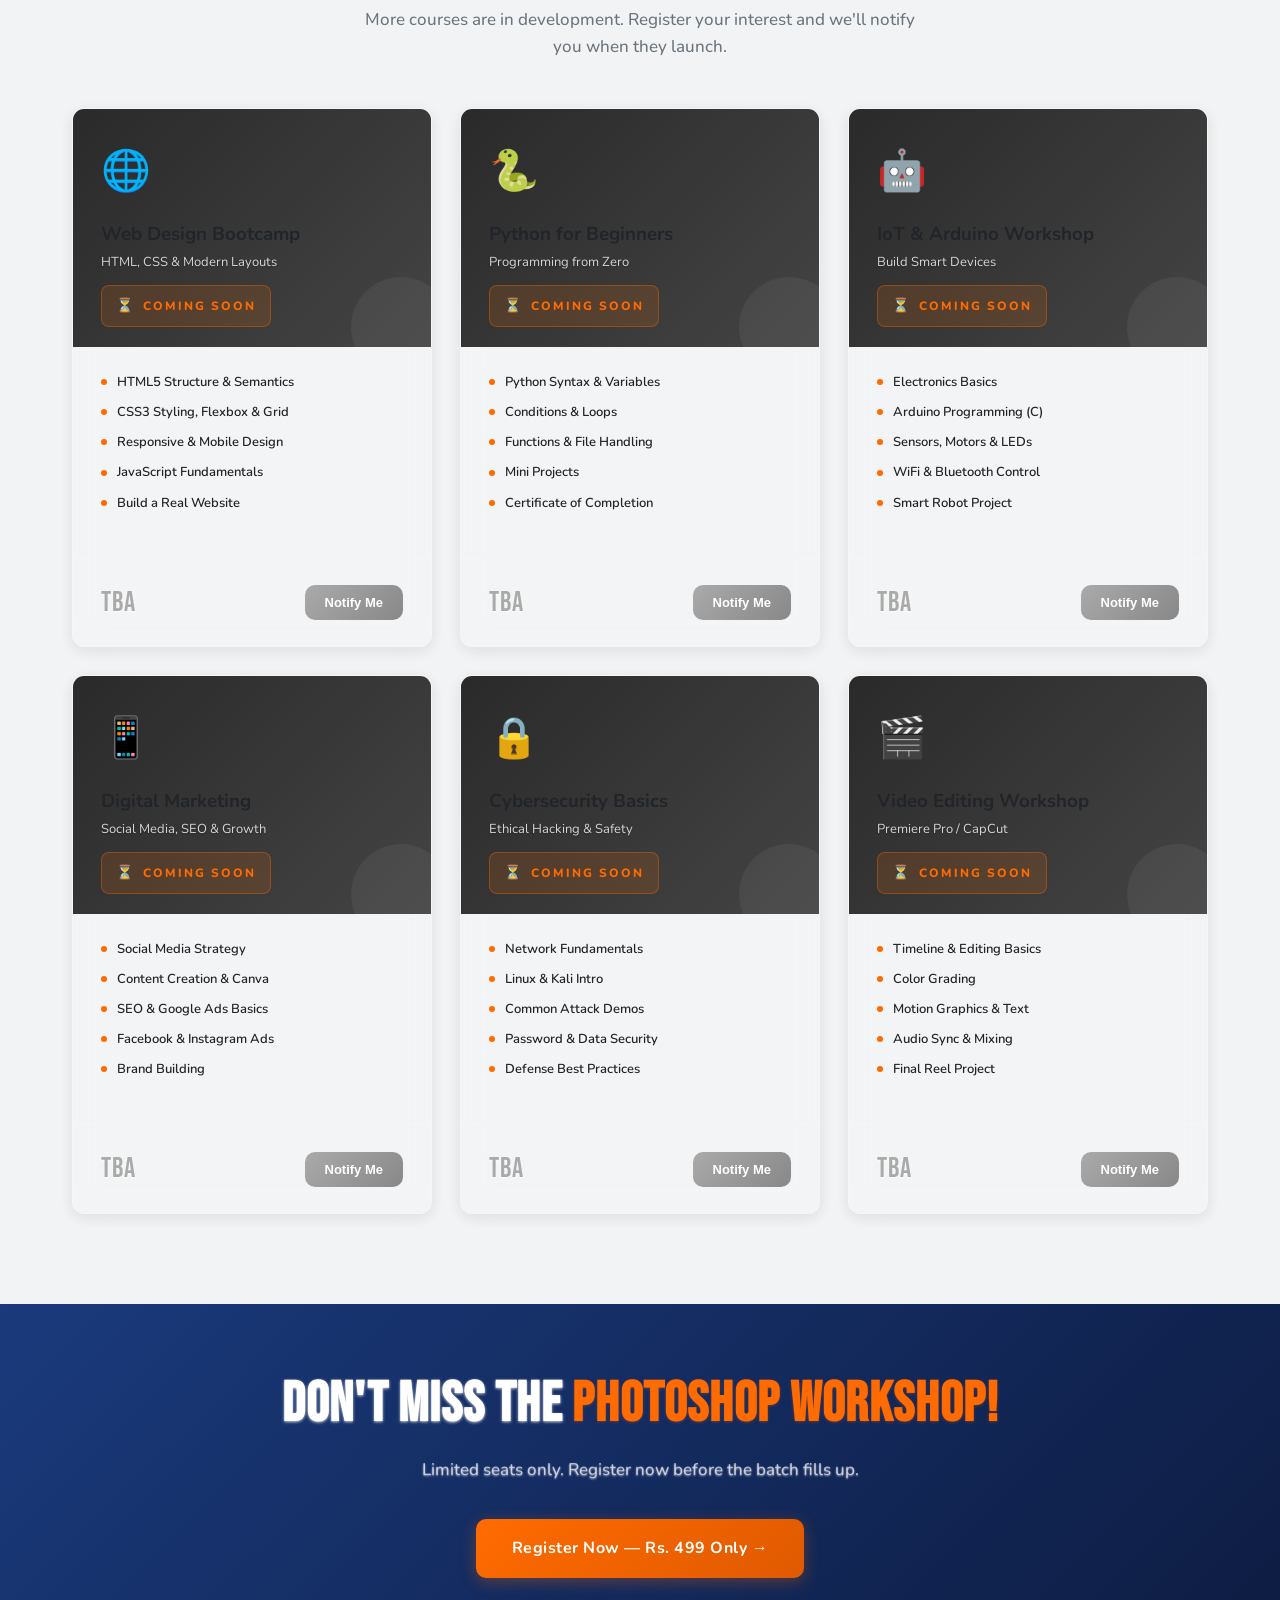
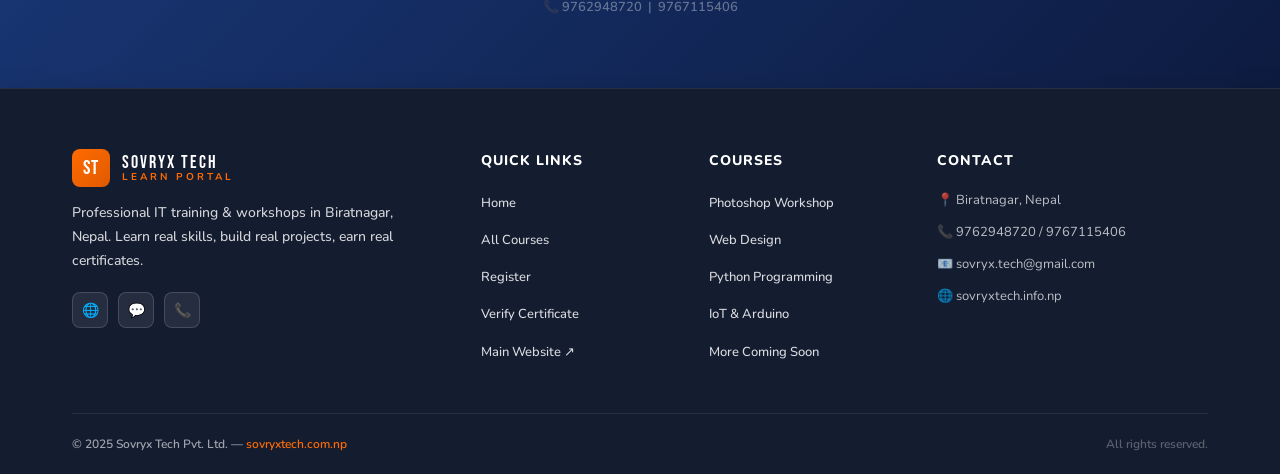
==== commit e8f45069: "icon" ====
--- a/courses.html
+++ b/courses.html
@@ -35,7 +35,7 @@
         <div class="reveal" style="margin-top:48px;background:white;border-radius:24px;overflow:hidden;box-shadow:var(--shadow);display:grid;grid-template-columns:1fr 1.2fr;border:1px solid rgba(26,58,124,0.07);">
           <div style="background:linear-gradient(135deg,var(--blue),var(--dark));padding:48px 40px;display:flex;flex-direction:column;justify-content:space-between;">
             <div>
-              <div style="font-size:64px;margin-bottom:20px;">🎨</div>
+              <div style="font-size:64px;margin-bottom:20px;"><img src="images/photoshop.png" width="64" height="64" alt="Photoshop Icon"></div>
               <div style="display:inline-block;background:rgba(255,107,0,0.2);color:#FF8C3A;font-size:11px;font-weight:800;letter-spacing:3px;text-transform:uppercase;padding:6px 14px;border-radius:20px;margin-bottom:16px;">Enrolling Now</div>
               <h2 style="font-family:'Bebas Neue',cursive;font-size:42px;color:white;letter-spacing:2px;line-height:1;margin-bottom:12px;">Photoshop<br>Workshop</h2>
               <p style="color:rgba(255,255,255,0.65);font-size:15px;line-height:1.7;margin-bottom:28px;">Master Adobe Photoshop from scratch in just one week. Learn professional design techniques used by real designers — posters, banners, photo editing, logos, and more.</p>
--- a/style.css
+++ b/style.css
@@ -29,7 +29,9 @@
 
 body {
   font-family: 'Nunito', sans-serif;
-  background: var(--off-white);
+  background: radial-gradient(circle at top left, rgba(255,255,255,0.95), transparent 20%),
+              radial-gradient(circle at 20% 10%, rgba(255,107,0,0.08), transparent 16%),
+              linear-gradient(180deg, #F8FBFF 0%, #E9F0FF 100%);
   color: var(--text);
   line-height: 1.7;
   overflow-x: hidden;
@@ -38,16 +40,19 @@
 
 /* ─── NAVBAR ─── */
 nav {
-  position: fixed; top: 0; left: 0; right: 0; z-index: 1000;
-  background: var(--glass-bg);
-  backdrop-filter: blur(20px);
-  -webkit-backdrop-filter: blur(20px);
-  border-bottom: 1px solid var(--glass-border);
-  padding: 0 2rem;
+  position: fixed; top: 24px; left: 50%; transform: translateX(-50%); z-index: 1000;
+  width: min(1100px, calc(100vw - 3rem));
+  max-width: 1100px;
+  background: rgba(255,255,255,0.72);
+  backdrop-filter: blur(28px);
+  -webkit-backdrop-filter: blur(28px);
+  border: 1px solid rgba(255,255,255,0.75);
+  padding: 0 1.5rem;
   height: 68px;
   display: flex; align-items: center; justify-content: space-between;
-  box-shadow: var(--shadow-glass);
-  border-radius: 0 0 50px 50px;
+  box-shadow: 0 24px 40px rgba(15,23,42,0.09);
+  border-radius: 50px;
+  overflow: hidden;
 }
 
 .nav-brand {
@@ -70,62 +75,59 @@
 .nav-brand-text { display: flex; flex-direction: column; line-height: 1.1; }
 .nav-brand-text span:first-child {
   font-family: 'Bebas Neue', cursive; font-size: 18px; color: var(--dark); letter-spacing: 2px;
-  text-shadow: 0 1px 2px rgba(255,255,255,0.8);
 }
 .nav-brand-text span:last-child {
   font-size: 10px; color: var(--orange); font-weight: 700; letter-spacing: 3px; text-transform: uppercase;
-  text-shadow: 0 1px 2px rgba(255,255,255,0.8);
 }
 
 .nav-links {
-  display: flex; align-items: center; gap: 4px; list-style: none;
+  display: flex; align-items: center; justify-content: flex-end;
+  gap: 10px; list-style: none; flex: 1; min-width: 0; flex-wrap: wrap;
 }
 .nav-links a {
   color: var(--dark); text-decoration: none;
   font-size: 14px; font-weight: 600; letter-spacing: 0.5px;
-  padding: 8px 14px; border-radius: 20px;
-  transition: all 0.2s;
-  text-shadow: 0 1px 2px rgba(255,255,255,0.8);
-  background: rgba(255,255,255,0.1);
-  backdrop-filter: blur(10px);
-  border: 1px solid rgba(255,255,255,0.2);
+  padding: 10px 16px; border-radius: 22px;
+  transition: all 0.25s ease;
+  background: rgba(255,255,255,0.72);
+  border: 1px solid rgba(255,255,255,0.9);
+  box-shadow: 0 6px 14px rgba(15,23,42,0.06);
 }
 .nav-links a:hover, .nav-links a.active {
   color: white; background: var(--orange);
-  text-shadow: none;
   transform: translateY(-1px);
-  box-shadow: 0 4px 12px rgba(255,107,0,0.3);
+  box-shadow: 0 10px 24px rgba(255,107,0,0.2);
+  border-color: transparent;
 }
 .nav-cta {
   background: linear-gradient(135deg, var(--orange), var(--orange-dark)) !important;
-  color: white !important; border-radius: 8px !important;
-  padding: 8px 18px !important;
-}
-.nav-cta:hover { transform: translateY(-1px); box-shadow: 0 4px 16px rgba(255,107,0,0.4) !important; }
+  color: white !important; border-radius: 14px !important;
+  padding: 9px 20px !important;
+  border: none !important;
+}
+.nav-cta:hover { transform: translateY(-1px); box-shadow: 0 8px 22px rgba(255,107,0,0.35) !important; }
 
 .nav-hamburger {
-  display: none; flex-direction: column; gap: 5px; cursor: pointer; padding: 8px;
-  background: rgba(255,255,255,0.1);
-  backdrop-filter: blur(10px);
-  border-radius: 8px;
-  border: 1px solid rgba(255,255,255,0.2);
+  display: none; flex-direction: column; gap: 4px; cursor: pointer; padding: 10px;
+  background: rgba(255,255,255,0.7);
+  backdrop-filter: blur(20px);
+  border-radius: 14px;
+  border: 1px solid rgba(255,255,255,0.9);
 }
 .nav-hamburger span {
   width: 24px; height: 2px;
   background: var(--dark);
   border-radius: 2px;
   transition: 0.3s;
-  box-shadow: 0 1px 2px rgba(255,255,255,0.5);
 }
 
 .mobile-menu {
   display: none; position: fixed; top: 68px; left: 0; right: 0; bottom: 0;
-  background: var(--glass-bg);
-  backdrop-filter: blur(25px);
-  -webkit-backdrop-filter: blur(25px);
+  background: rgba(255,255,255,0.88);
+  backdrop-filter: blur(28px);
+  -webkit-backdrop-filter: blur(28px);
   z-index: 999;
-  flex-direction: column; align-items: center; justify-content: center; gap: 12px;
-  box-shadow: inset 0 1px 0 var(--glass-border);
+  flex-direction: column; align-items: center; justify-content: center; gap: 16px;
   border-radius: 0 0 40px 40px;
 }
 .mobile-menu.open { display: flex; }
@@ -133,20 +135,17 @@
   color: var(--dark); text-decoration: none; font-size: 18px; font-weight: 700;
   padding: 14px 40px; border-radius: 25px; width: 90%; text-align: center;
   transition: 0.2s;
-  background: rgba(255,255,255,0.1);
-  backdrop-filter: blur(10px);
-  border: 1px solid rgba(255,255,255,0.2);
-  text-shadow: 0 1px 2px rgba(255,255,255,0.8);
+  background: rgba(255,255,255,0.95);
+  border: 1px solid rgba(210,220,240,0.8);
 }
 .mobile-menu a:hover {
   background: var(--orange); color: white;
-  text-shadow: none;
   transform: translateY(-2px);
-  box-shadow: 0 6px 20px rgba(255,107,0,0.3);
+  box-shadow: 0 6px 20px rgba(255,107,0,0.25);
 }
 
 /* ─── PAGE WRAPPER ─── */
-.page-content { padding-top: 68px; }
+.page-content { padding-top: 108px; }
 
 /* ─── HERO ─── */
 .hero {
@@ -246,7 +245,12 @@
   background: linear-gradient(135deg, var(--orange), var(--orange-dark));
   padding: 24px; display: flex; align-items: center; gap: 16px;
 }
-.card-header-icon { font-size: 36px; }
+.card-icon {
+  width: 64px; height: 64px; border-radius: 14px;
+  background: linear-gradient(135deg, var(--orange), var(--orange-dark));
+  display: flex; align-items: center; justify-content: center;
+  font-size: 28px;
+}
 .card-header h3 { color: white; font-size: 20px; font-weight: 800; }
 .card-header p { color: rgba(255,255,255,0.8); font-size: 13px; }
 .card-badge {
@@ -348,17 +352,17 @@
   background: rgba(255,255,255,0.05);
 }
 .course-card-icon { font-size: 40px; margin-bottom: 14px; display: block; }
-.course-card-header h3 {
-  color: var(--dark);
+..course-card-header h3 {
+  color: white;
   font-size: 20px;
   font-weight: 800;
   margin-bottom: 6px;
-  text-shadow: 0 1px 2px rgba(255,255,255,0.8);
+  text-shadow: 0 1px 2px rgba(0,0,0,0.35);
 }
 .course-card-header p {
-  color: var(--gray);
+  color: rgba(255,255,255,0.8);
   font-size: 13px;
-  text-shadow: 0 1px 2px rgba(255,255,255,0.6);
+  text-shadow: 0 1px 2px rgba(0,0,0,0.25);
 }
 .course-card-header .card-badge { margin-left: 0; margin-top: 12px; display: inline-block; }
 
@@ -490,6 +494,7 @@
   background: linear-gradient(135deg, var(--blue), var(--dark));
   padding: 28px 36px;
   display: flex; align-items: center; gap: 16px;
+  border-radius: 50px 50px 50px 50px;
 }
 
 .form-header-icon {
@@ -576,17 +581,17 @@
   -webkit-backdrop-filter: blur(20px);
   border: 1px solid var(--glass-border);
   border-radius: 20px; padding: 32px;
-  color: white; position: sticky; top: 88px;
+  color: var(--text); position: sticky; top: 88px;
   box-shadow: var(--shadow-glass);
 }
 .form-info-box h3 { font-family: 'Bebas Neue', cursive; font-size: 26px; letter-spacing: 1px; margin-bottom: 20px; }
 .info-list { list-style: none; display: flex; flex-direction: column; gap: 14px; }
-.info-list li { display: flex; align-items: flex-start; gap: 12px; font-size: 14px; font-weight: 600; color: rgba(255,255,255,0.85); }
+.info-list li { display: flex; align-items: flex-start; gap: 12px; font-size: 14px; font-weight: 600; color: rgba(0,0,0,0.85); }
 .info-list li span { font-size: 18px; flex-shrink: 0; }
-.contact-card { margin-top: 28px; background: rgba(255,255,255,0.08); border-radius: 14px; padding: 20px; }
-.contact-card p { font-size: 12px; color: rgba(255,255,255,0.5); font-weight: 700; letter-spacing: 2px; text-transform: uppercase; margin-bottom: 12px; }
-.contact-card a { color: white; text-decoration: none; font-size: 15px; font-weight: 700; display: block; margin-bottom: 8px; }
-.contact-card a:hover { color: var(--orange-light); }
+.contact-card { margin-top: 28px; background: rgba(0,0,0,0.08); border-radius: 14px; padding: 20px; }
+.contact-card p { font-size: 12px; color: rgba(0,0,0,0.5); font-weight: 700; letter-spacing: 2px; text-transform: uppercase; margin-bottom: 12px; }
+.contact-card a { color: var(--text); text-decoration: none; font-size: 15px; font-weight: 700; display: block; margin-bottom: 8px; }
+.contact-card a:hover { color: var(--orange); }
 
 /* ─── VERIFY PAGE ─── */
 .verify-section { padding: 70px 0; }
@@ -626,31 +631,30 @@
 
 /* ─── FOOTER ─── */
 footer {
-  background: var(--dark);
+  background: rgba(12,20,40,0.96);
   padding: 60px 0 0;
-  border-top: 1px solid rgba(255,255,255,0.05);
+  border-top: 1px solid rgba(255,255,255,0.08);
+  box-shadow: 0 8px 30px rgba(0,0,0,0.16);
 }
 .footer-grid {
   display: grid; grid-template-columns: 2fr 1fr 1fr 1.5fr; gap: 48px;
   padding-bottom: 48px; border-bottom: 1px solid rgba(255,255,255,0.08);
 }
 .footer-brand p {
-  color: var(--text);
+  color: rgba(255,255,255,0.82);
   font-size: 14px;
   font-weight: 500;
   margin: 14px 0 20px;
   line-height: 1.7;
-  text-shadow: 0 1px 2px rgba(255,255,255,0.8);
 }
 .social-links { display: flex; gap: 10px; }
 .social-link {
   width: 36px; height: 36px; border-radius: 8px;
-  background: var(--glass-bg); color: var(--dark);
+  background: rgba(255,255,255,0.08); color: white;
   display: flex; align-items: center; justify-content: center; text-decoration: none;
   font-size: 14px; transition: 0.2s;
   backdrop-filter: blur(10px);
-  border: 1px solid rgba(255,255,255,0.2);
-  text-shadow: 0 1px 2px rgba(255,255,255,0.5);
+  border: 1px solid rgba(255,255,255,0.15);
 }
 .social-link:hover {
   background: var(--orange); color: white;
@@ -659,38 +663,34 @@
   box-shadow: 0 4px 12px rgba(255,107,0,0.3);
 }
 .footer-col h4 {
-  color: var(--dark);
+  color: white;
   font-size: 14px;
   font-weight: 800;
   letter-spacing: 1px;
   margin-bottom: 16px;
-  text-shadow: 0 1px 2px rgba(255,255,255,0.8);
 }
 .footer-col ul { list-style: none; display: flex; flex-direction: column; gap: 10px; }
 .footer-col ul li a {
-  color: var(--text); text-decoration: none; font-size: 13px; font-weight: 500;
+  color: rgba(255,255,255,0.85); text-decoration: none; font-size: 13px; font-weight: 500;
   transition: 0.2s;
-  text-shadow: 0 1px 2px rgba(255,255,255,0.6);
 }
 .footer-col ul li a:hover {
   color: var(--orange);
   text-shadow: 0 1px 2px rgba(255,107,0,0.3);
 }
-.footer-contact p { color: rgba(255,255,255,0.5); font-size: 13px; display: flex; align-items: center; gap: 8px; margin-bottom: 10px; }
+.footer-contact p { color: rgba(255,255,255,0.72); font-size: 13px; display: flex; align-items: center; gap: 8px; margin-bottom: 10px; }
 .footer-bottom {
   display: flex; align-items: center; justify-content: space-between;
   padding: 20px 0;
 }
 .footer-bottom p {
-  color: var(--gray);
+  color: rgba(255,255,255,0.6);
   font-size: 12px;
   font-weight: 600;
-  text-shadow: 0 1px 2px rgba(255,255,255,0.8);
 }
 .footer-bottom a {
   color: var(--orange);
   text-decoration: none;
-  text-shadow: 0 1px 2px rgba(255,107,0,0.3);
 }
 
 /* ─── UTILITIES ─── */
@@ -737,7 +737,7 @@
 }
 
 @media (max-width: 768px) {
-  nav { padding: 0 1rem; }
+  nav { padding: 0 1rem; width: 100%; max-width: none; left: 0; transform: none; }
   .hero { min-height: calc(90vh - 68px); }
   .hero h1 { font-size: clamp(36px, 8vw, 56px); }
   .section-title { font-size: clamp(28px, 6vw, 42px); }
@@ -773,9 +773,9 @@
   .nav-brand-logo { width: 32px; height: 32px; font-size: 16px; }
   .nav-brand-text span:first-child { font-size: 16px; }
   .nav-brand-text span:last-child { font-size: 9px; }
-  .page-content { padding-top: 60px; }
+  .page-content { padding-top: 100px; }
   .hero { min-height: calc(80vh - 60px); }
-  .mobile-menu { top: 60px; }
+  .mobile-menu { top: 90px; }
   .hero-container { padding: 40px 1rem; }
   .info-strip { padding: 40px 0; }
   section { padding: 60px 0; }
